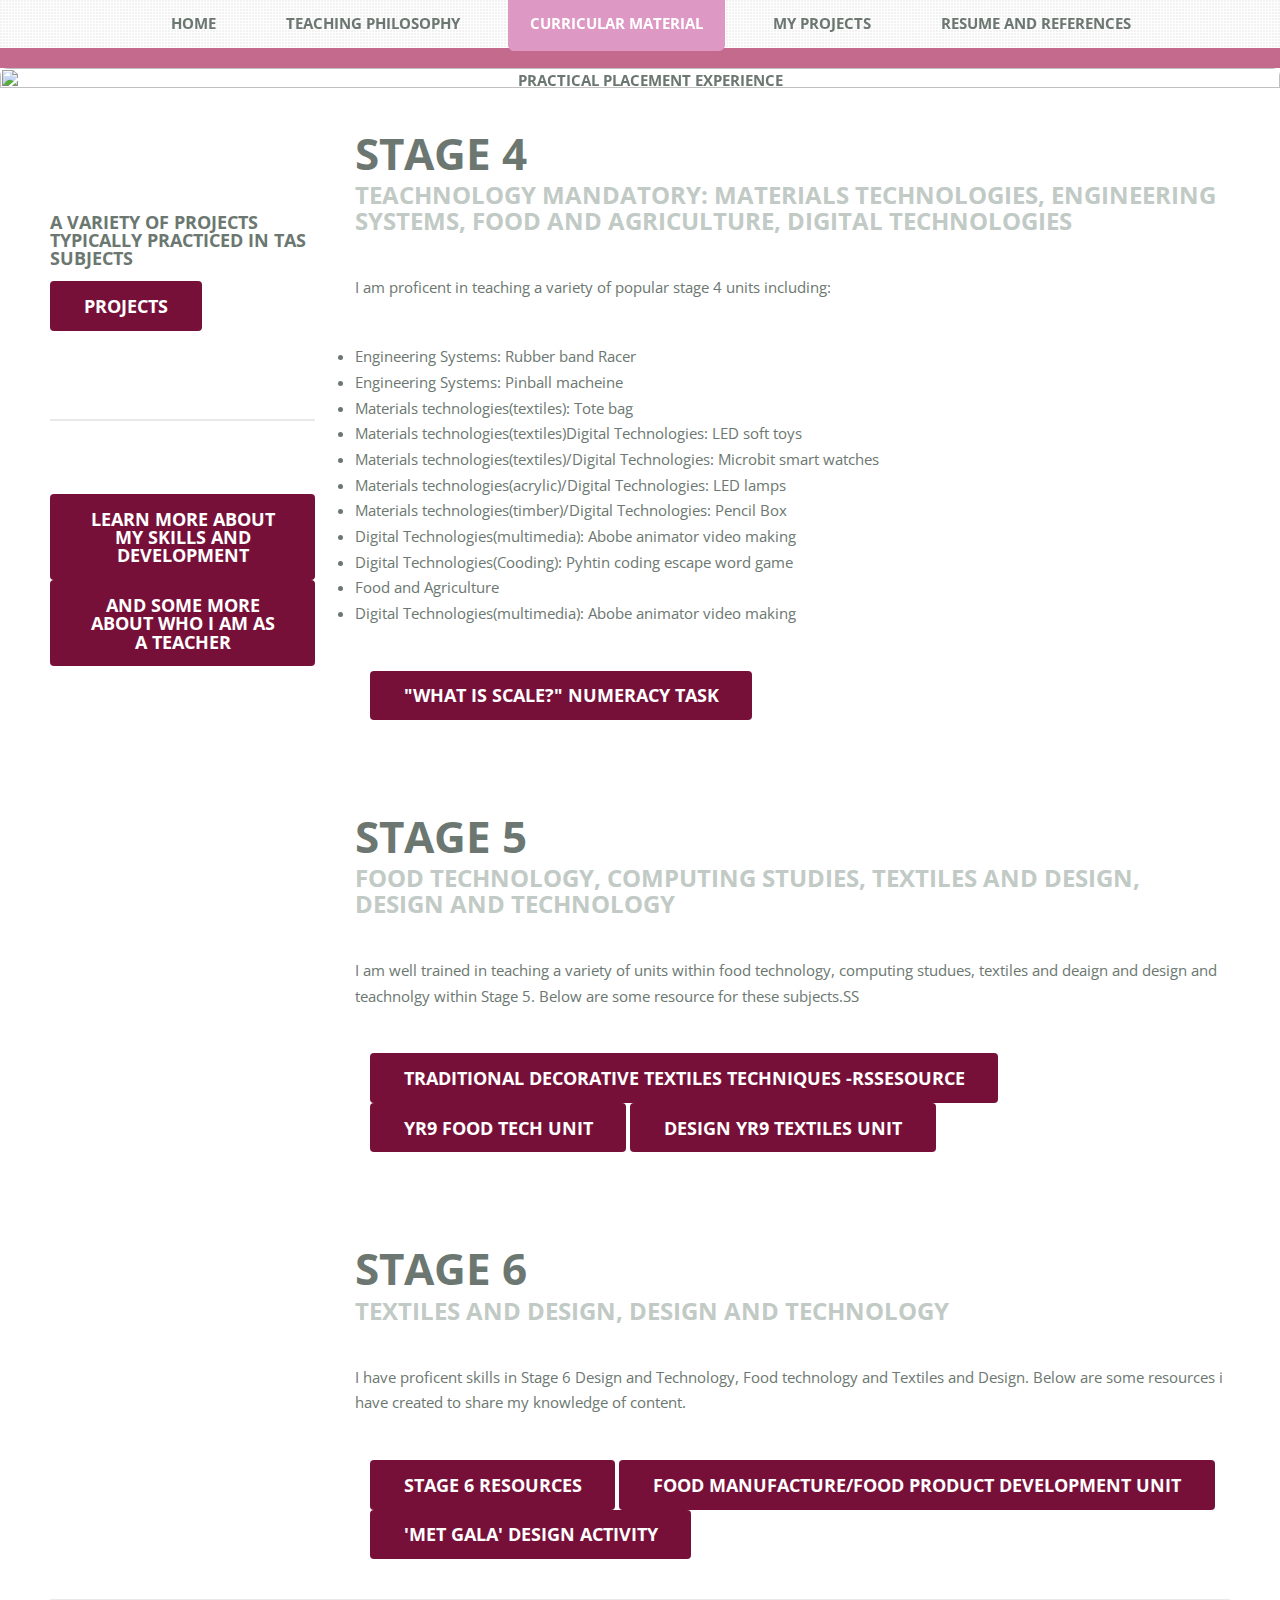
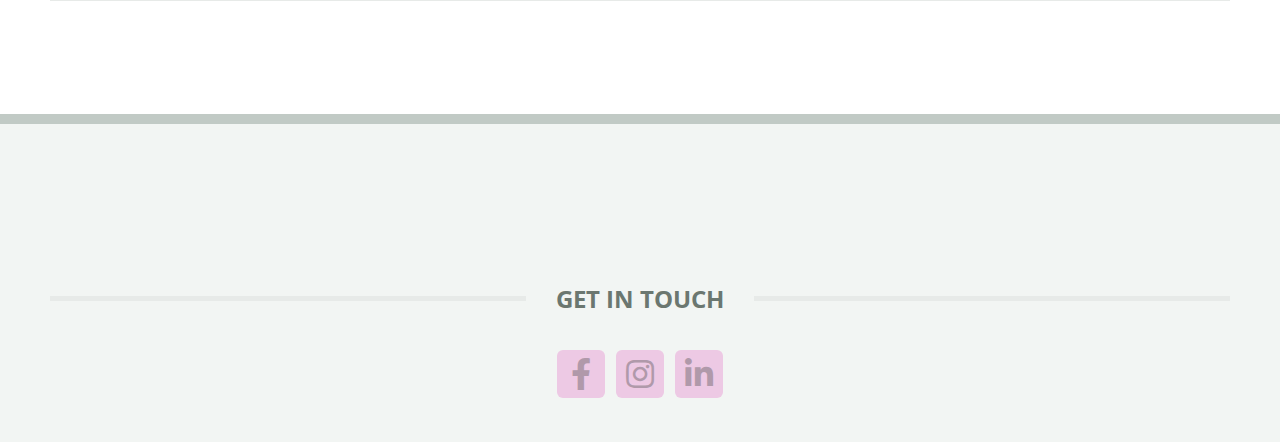
==== Curricular Material and Student Work .html @ d1b6181d "Add files via upload" ====
<!DOCTYPE HTML>
<!--
	TXT by HTML5 UP
	html5up.net | @ajlkn
	Free for personal and commercial use under the CCA 3.0 license (html5up.net/license)
-->
<html>
	<head>
		<title>About me</title>
		<meta charset="utf-8" />
		<meta name="viewport" content="width=device-width, initial-scale=1, user-scalable=no" />
		<link rel="stylesheet" href="assets/css/main.css" />
	</head>
	<body class="is-preload">
		<div id="page-wrapper">


			<!-- Nav -->
				<nav id="nav">
					<ul>
						<li><a href="index.html">Home</a></li>
						<li><a href="Teaching-philosophy.html">Teaching Philosophy</a></li>
						<li class="current"><a href="Curricular Material and Student Work .html">Curricular Material </a></li>
						<li><a href="My-Projects.html">My Projects</a></li>
						<li><a href="Resume.html">Resume and References</a></li>
						<li><a href="Practical-placement-experience.html">Practical Placement Experience</a></li>
					</ul>
				</nav>

				
			<!-- Main -->
			 
				<section id="main">
					<span class="image featured"><img src="images/CSW.jpg" height="50%" width="50%" /></span>
										
					<div class="container">
						<div class="row">
							<div class="col-3 col-12-medium">
								<div class="sidebar">

									<!-- Sidebar -->
									<section>
										
									</section>
										<!-- Recent Posts -->
											<section>
												<ul class="divided">
													<li>
														<article class="box post-summary">
															<h3><a href="#">A variety of projects typically practiced in TAS subjects </a></h3>
														
												<a href="My-projects.html" class="button alt">Projects</a>
											</section>

										<!-- Something -->
											<section>
												<hr>
												<a href="#" class="image featured"><img src="images/toran.jpg" alt="" /></a>
												<a href=skillsport.pdf target="_blank" class="button alt">Learn more about my skills and development </a>
												<a href="index.html" class="button alt">and some more about who i am as a teacher</a>
											</section>

										

								</div>
							</div>
							<div class="col-9 col-12-medium imp-medium">
								<div class="content">

									<!-- Content -->

										<article class="box page-content">

											<header>
												<h2>Stage 4</h2>
												<p>Teachnology mandatory: Materials technologies, Engineering systems, Food and Agriculture, Digital technologies </p>
											</header>
											<section>
												<span class="image featured"><img src="images/technology.webp" alt="" /></span>
												<p>
													I am proficent in teaching a variety of popular stage 4 units including:
													<li>Engineering Systems: Rubber band Racer</li>
													<li>Engineering Systems: Pinball macheine</li>
													<li>Materials technologies(textiles): Tote bag</li>
													<li>Materials technologies(textiles)Digital Technologies: LED soft toys</li>
													<li>Materials technologies(textiles)/Digital Technologies: Microbit smart watches </li>
													<li>Materials technologies(acrylic)/Digital Technologies: LED lamps </li>
													<li>Materials technologies(timber)/Digital Technologies: Pencil Box </li>
													<li>Digital Technologies(multimedia): Abobe animator video making  </li>
													<li>Digital Technologies(Cooding): Pyhtin coding escape word game   </li>
													<li>Food and Agriculture</li>
													<li>Digital Technologies(multimedia): Abobe animator video making  </li>
												</p>
												<ul>
													<a href=Numeracytask.pdf target="_blank" class="button alt">"What is scale?" numeracy task</a>
												</ul>
											</section>
											<header>
												<h2>Stage 5</h2>
												<p>Food Technology, Computing studies, Textiles and Design, Design and Technology </p>
											</header>
											<section>
												<span class="image featured"><img src="images/textiles.jpg" alt="" /></span>
												<p>
												I am well trained in teaching a variety of units within food technology, computing studues, textiles and deaign and design and teachnolgy within Stage 5. Below are some resource for these subjects.SS
												</p>
												<ul>
													<a href=RT.pdf target="_blank" class="button alt"> Traditional Decorative Textiles Techniques -RSSesource</a>
													<a href=stage5.5.pdf target="_blank" class="button alt">Yr9 Food tech unit</a>
													<a href=stage5.pdf target="_blank" class="button alt">Design Yr9 Textiles unit</a>
												</ul>
											</section>
											<header>
												<h2>Stage 6</h2>
												<p>Textiles and design, Design and Technology </p>
											</header>
											<section>
												<span class="image featured"><img src="images/designt.jpg" alt="" /></span>
												<p>
													I have proficent skills in Stage 6 Design and Technology, Food technology and Textiles and Design. Below are some resources i have created to share my knowledge of content. 
												</p>
												<ul>
													<a href=Stage6-resources.pdf target="_blank" class="button alt">Stage 6 Resources</a>
													<a href=stage6.pdf target="_blank" class="button alt">Food manufacture/Food product development unit</a>
													<a href=stage6tex.pdf target="_blank" class="button alt">'Met Gala' design activity</a>
												</ul>
											</section>
											

										</article>

								</div>
							</div>
							<div class="col-12">

								<!-- Features -->
								<section class="box features">
									<hr>
									<div>
										<div class="row">
											<div class="col-3 col-6-medium col-12-small">

												<!-- Feature -->
													<section class="box feature">
														<a href="#" class="image featured"><img src="images/dragon.jpg" alt="" /></a>
														
													</section>

											</div>
											<div class="col-3 col-6-medium col-12-small">

												<!-- Feature -->
													<section class="box feature">
														<a href="#" class="image featured"><img src="images/pencilbox.jpg" alt="" /></a>
														
													</section>

											</div>
											<div class="col-3 col-6-medium col-12-small">

												<!-- Feature -->
													<section class="box feature">
														<a href="#" class="image featured"><img src="images/jackethivis.jpg" alt="" /></a>
													</section>

											</div>
											<div class="col-3 col-6-medium col-12-small">

												<!-- Feature -->
													<section class="box feature">
														<a href="#" class="image featured"><img src="images/rocket.jpg" alt="" /></a>

													</section>

											</div>
											<div class="col-12">
												
											</div>
										</div>
									</div>
								</section>

						</div>
					</div>
				</div>
			</section>
												</div>
												<div class="col-12">
													<ul class="actions">
													
													</ul>
												</div>
											</div>
										</div>
									</section>

							</div>
						</div>
					</div>
				</section>

			<!-- Footer -->
				<footer id="footer">
					<div class="container">
						<div class="row gtr-200">
							<div class="col-12">

								
							</div>
							<div class="col-12">

								<!-- Contact -->
								<section>
									<p> </p>
									<h2 class="major"><span>Get in touch</span></h2>
									<ul class="contact">
										<li><a class="icon brands fa-facebook-f" href="https://mail.google.com/mail/u/0/#inbox?compose=GTvVlcSKhcBwbbzTCVqHsxgZSMlhPQThrDGtrrcfRfrxfMgmXvvvfjCcStkVLwlQmCdkHlPZsBgSD"><span class="label">Email</span></a></li>
										<li><a class="icon brands fa-instagram" href="https://www.instagram.com/brookes_creative_studio/"><span class="label">Instagram</span></a></li>
										<li><a class="icon brands fa-linkedin-in" href="https://www.linkedin.com/in/brooke-vozzo-8680502b9/"><span class="label">LinkedIn</span></a></li>
									</ul>
									<p> </p>
								</section>

							</div>
						</div>

						

					</div>
				</footer>

		</div>

		<!-- Scripts -->
			<script src="assets/js/jquery.min.js"></script>
			<script src="assets/js/jquery.dropotron.min.js"></script>
			<script src="assets/js/jquery.scrolly.min.js"></script>
			<script src="assets/js/browser.min.js"></script>
			<script src="assets/js/breakpoints.min.js"></script>
			<script src="assets/js/util.js"></script>
			<script src="assets/js/main.js"></script>

	</body>
</html>
---- assets/css/main.css ----
@import url("fontawesome-all.min.css");
@import url("https://fonts.googleapis.com/css?family=Open+Sans:400,400italic,700,700italic|Open+Sans+Condensed:700");

/*
	TXT by HTML5 UP
	html5up.net | @ajlkn
	Free for personal and commercial use under the CCA 3.0 license (html5up.net/license)
*/

html, body, div, span, applet, object,
iframe, h1, h2, h3, h4, h5, h6, p, blockquote,
pre, a, abbr, acronym, address, big, cite,
code, del, dfn, em, img, ins, kbd, q, s, samp,
small, strike, strong, sub, sup, tt, var, b,
u, i, center, dl, dt, dd, ol, ul, li, fieldset,
form, label, legend, table, caption, tbody,
tfoot, thead, tr, th, td, article, aside,
canvas, details, embed, figure, figcaption,
footer, header, hgroup, menu, nav, output, ruby,
section, summary, time, mark, audio, video {
	margin: 0;
	padding: 0;
	border: 0;
	font-size: 100%;
	font: inherit;
	vertical-align: baseline;}

article, aside, details, figcaption, figure,
footer, header, hgroup, menu, nav, section {
	display: block;}

body {
	line-height: 1;
}

ol, ul {
	list-style: none;
}

blockquote, q {
	quotes: none;
}

	blockquote:before, blockquote:after, q:before, q:after {
		content: '';
		content: none;
	}

table {
	border-collapse: collapse;
	border-spacing: 0;
}

body {
	-webkit-text-size-adjust: none;
}

mark {
	background-color: transparent;
	color: inherit;
}

input::-moz-focus-inner {
	border: 0;
	padding: 0;
}

input, select, textarea {
	-moz-appearance: none;
	-webkit-appearance: none;
	-ms-appearance: none;
	appearance: none;
}

/* Basic */

	html {
		box-sizing: border-box;
	}

	*, *:before, *:after {
		box-sizing: inherit;
	}

	body {
		background: #f2f5f3;
	}

		body.is-preload *, body.is-preload *:before, body.is-preload *:after {
			-moz-animation: none !important;
			-webkit-animation: none !important;
			-ms-animation: none !important;
			animation: none !important;
			-moz-transition: none !important;
			-webkit-transition: none !important;
			-ms-transition: none !important;
			transition: none !important;
		}

	body, input, textarea, select {
		font-family: 'Open Sans', sans-serif;
		font-weight: 400;
		color: #6b7770;
		font-size: 13pt;
		line-height: 2em;
	}

	h1, h2, h3, h4, h5, h6 {
		font-family: 'Open Sans Condensed', sans-serif;
		font-weight: 700;
		text-transform: uppercase;
		color: #6b7770;
		margin: 0 0 0.5em 0;
		line-height: 1.3;
	}

	h1 a, h2 a, h3 a, h4 a, h5 a, h6 a {
		text-decoration: none;
		color: inherit;
	}

	h2 {
		font-size: 1.65em;
	}

		h2.major {
			position: relative;
			border-top: solid 5px #e7eae8;
			font-size: 1.65em;
			text-align: center;
			margin: 0 0 3em 0;
			top: 0.775em;
		}

			h2.major span {
				background: #fff;
				position: relative;
				display: inline-block;
				top: -0.775em;
				padding: 0 1.25em 0 1.25em;
			}

	h3, h4 {
		font-size: 1.25em;
	}

	a {
		color: #006376;
		text-decoration: underline;
	}

		a:hover {
			text-decoration: none;
		}

	b, strong {
		font-weight: 700;
		color: #6b7770;
	}

	i, em {
		font-style: italic;
	}

	br.clear {
		clear: both;
	}

	sub {
		position: relative;
		top: 0.5em;
		font-size: 0.8em;
	}

	sup {
		position: relative;
		top: -0.5em;
		font-size: 0.8em;
	}

	hr {
		border: 0;
		border-top: solid 2px #E7EAE8;
		margin: 0 0 3em 0;
	}

	blockquote {
		border-left: solid 5px #E7EAE8;
		padding: 1em 0 1em 1.5em;
		font-style: italic;
	}

	p, ul, ol, dl, table {
		margin-bottom: 3em;
	}

/* Section/Article */

	section, article {
		margin-bottom: 6em;
	}

		section > :last-child, section:last-child, article > :last-child, article:last-child {
			margin-bottom: 0;
		}

	header > p {
		display: block;
		font-family: 'Open Sans Condensed', sans-serif;
		font-weight: 700;
		text-transform: uppercase;
		color: #c1cac5;
	}

/* Container */

	.container {
		margin: 0 auto;
		max-width: 100%;
		width: 64em;
	}

		@media screen and (max-width: 1680px) {

			.container {
				width: 100%;
			}

		}

		@media screen and (max-width: 1280px) {

			.container {
				width: calc(100% - 100px);
			}

		}

		@media screen and (max-width: 980px) {

			.container {
				width: calc(100% - 100px);
			}

		}

		@media screen and (max-width: 736px) {

			.container {
				width: calc(100% - 40px);
			}

		}

		@media screen and (max-width: 360px) {

			.container {
				width: calc(100% - 30px);
			}

		}

/* Row */

	.row {
		display: flex;
		flex-wrap: wrap;
		box-sizing: border-box;
		align-items: stretch;
	}

		.row > * {
			box-sizing: border-box;
		}

		.row.gtr-uniform > * > :last-child {
			margin-bottom: 0;
		}

		.row.aln-left {
			justify-content: flex-start;
		}

		.row.aln-center {
			justify-content: center;
		}

		.row.aln-right {
			justify-content: flex-end;
		}

		.row.aln-top {
			align-items: flex-start;
		}

		.row.aln-middle {
			align-items: center;
		}

		.row.aln-bottom {
			align-items: flex-end;
		}

		.row > .imp {
			order: -1;
		}

		.row > .col-1 {
			width: 8.33333%;
		}

		.row > .off-1 {
			margin-left: 8.33333%;
		}

		.row > .col-2 {
			width: 16.66667%;
		}

		.row > .off-2 {
			margin-left: 16.66667%;
		}

		.row > .col-3 {
			width: 25%;
		}

		.row > .off-3 {
			margin-left: 25%;
		}

		.row > .col-4 {
			width: 33.33333%;
		}

		.row > .off-4 {
			margin-left: 33.33333%;
		}

		.row > .col-5 {
			width: 41.66667%;
		}

		.row > .off-5 {
			margin-left: 41.66667%;
		}

		.row > .col-6 {
			width: 50%;
		}

		.row > .off-6 {
			margin-left: 50%;
		}

		.row > .col-7 {
			width: 58.33333%;
		}

		.row > .off-7 {
			margin-left: 58.33333%;
		}

		.row > .col-8 {
			width: 66.66667%;
		}

		.row > .off-8 {
			margin-left: 66.66667%;
		}

		.row > .col-9 {
			width: 75%;
		}

		.row > .off-9 {
			margin-left: 75%;
		}

		.row > .col-10 {
			width: 83.33333%;
		}

		.row > .off-10 {
			margin-left: 83.33333%;
		}

		.row > .col-11 {
			width: 91.66667%;
		}

		.row > .off-11 {
			margin-left: 91.66667%;
		}

		.row > .col-12 {
			width: 100%;
		}

		.row > .off-12 {
			margin-left: 100%;
		}

		.row.gtr-0 {
			margin-top: 0px;
			margin-left: 0px;
		}

			.row.gtr-0 > * {
				padding: 0px 0 0 0px;
			}

			.row.gtr-0.gtr-uniform {
				margin-top: 0px;
			}

				.row.gtr-0.gtr-uniform > * {
					padding-top: 0px;
				}

		.row.gtr-25 {
			margin-top: -12.5px;
			margin-left: -12.5px;
		}

			.row.gtr-25 > * {
				padding: 12.5px 0 0 12.5px;
			}

			.row.gtr-25.gtr-uniform {
				margin-top: -12.5px;
			}

				.row.gtr-25.gtr-uniform > * {
					padding-top: 12.5px;
				}

		.row.gtr-50 {
			margin-top: -25px;
			margin-left: -25px;
		}

			.row.gtr-50 > * {
				padding: 25px 0 0 25px;
			}

			.row.gtr-50.gtr-uniform {
				margin-top: -25px;
			}

				.row.gtr-50.gtr-uniform > * {
					padding-top: 25px;
				}

		.row {
			margin-top: -50px;
			margin-left: -50px;
		}

			.row > * {
				padding: 50px 0 0 50px;
			}

			.row.gtr-uniform {
				margin-top: -50px;
			}

				.row.gtr-uniform > * {
					padding-top: 50px;
				}

		.row.gtr-150 {
			margin-top: -75px;
			margin-left: -75px;
		}

			.row.gtr-150 > * {
				padding: 75px 0 0 75px;
			}

			.row.gtr-150.gtr-uniform {
				margin-top: -75px;
			}

				.row.gtr-150.gtr-uniform > * {
					padding-top: 75px;
				}

		.row.gtr-200 {
			margin-top: -100px;
			margin-left: -100px;
		}

			.row.gtr-200 > * {
				padding: 100px 0 0 100px;
			}

			.row.gtr-200.gtr-uniform {
				margin-top: -100px;
			}

				.row.gtr-200.gtr-uniform > * {
					padding-top: 100px;
				}

		@media screen and (max-width: 1680px) {

			.row {
				display: flex;
				flex-wrap: wrap;
				box-sizing: border-box;
				align-items: stretch;
			}

				.row > * {
					box-sizing: border-box;
				}

				.row.gtr-uniform > * > :last-child {
					margin-bottom: 0;
				}

				.row.aln-left {
					justify-content: flex-start;
				}

				.row.aln-center {
					justify-content: center;
				}

				.row.aln-right {
					justify-content: flex-end;
				}

				.row.aln-top {
					align-items: flex-start;
				}

				.row.aln-middle {
					align-items: center;
				}

				.row.aln-bottom {
					align-items: flex-end;
				}

				.row > .imp-xlarge {
					order: -1;
				}

				.row > .col-1-xlarge {
					width: 8.33333%;
				}

				.row > .off-1-xlarge {
					margin-left: 8.33333%;
				}

				.row > .col-2-xlarge {
					width: 16.66667%;
				}

				.row > .off-2-xlarge {
					margin-left: 16.66667%;
				}

				.row > .col-3-xlarge {
					width: 25%;
				}

				.row > .off-3-xlarge {
					margin-left: 25%;
				}

				.row > .col-4-xlarge {
					width: 33.33333%;
				}

				.row > .off-4-xlarge {
					margin-left: 33.33333%;
				}

				.row > .col-5-xlarge {
					width: 41.66667%;
				}

				.row > .off-5-xlarge {
					margin-left: 41.66667%;
				}

				.row > .col-6-xlarge {
					width: 50%;
				}

				.row > .off-6-xlarge {
					margin-left: 50%;
				}

				.row > .col-7-xlarge {
					width: 58.33333%;
				}

				.row > .off-7-xlarge {
					margin-left: 58.33333%;
				}

				.row > .col-8-xlarge {
					width: 66.66667%;
				}

				.row > .off-8-xlarge {
					margin-left: 66.66667%;
				}

				.row > .col-9-xlarge {
					width: 75%;
				}

				.row > .off-9-xlarge {
					margin-left: 75%;
				}

				.row > .col-10-xlarge {
					width: 83.33333%;
				}

				.row > .off-10-xlarge {
					margin-left: 83.33333%;
				}

				.row > .col-11-xlarge {
					width: 91.66667%;
				}

				.row > .off-11-xlarge {
					margin-left: 91.66667%;
				}

				.row > .col-12-xlarge {
					width: 100%;
				}

				.row > .off-12-xlarge {
					margin-left: 100%;
				}

				.row.gtr-0 {
					margin-top: 0px;
					margin-left: 0px;
				}

					.row.gtr-0 > * {
						padding: 0px 0 0 0px;
					}

					.row.gtr-0.gtr-uniform {
						margin-top: 0px;
					}

						.row.gtr-0.gtr-uniform > * {
							padding-top: 0px;
						}

				.row.gtr-25 {
					margin-top: -12.5px;
					margin-left: -12.5px;
				}

					.row.gtr-25 > * {
						padding: 12.5px 0 0 12.5px;
					}

					.row.gtr-25.gtr-uniform {
						margin-top: -12.5px;
					}

						.row.gtr-25.gtr-uniform > * {
							padding-top: 12.5px;
						}

				.row.gtr-50 {
					margin-top: -25px;
					margin-left: -25px;
				}

					.row.gtr-50 > * {
						padding: 25px 0 0 25px;
					}

					.row.gtr-50.gtr-uniform {
						margin-top: -25px;
					}

						.row.gtr-50.gtr-uniform > * {
							padding-top: 25px;
						}

				.row {
					margin-top: -50px;
					margin-left: -50px;
				}

					.row > * {
						padding: 50px 0 0 50px;
					}

					.row.gtr-uniform {
						margin-top: -50px;
					}

						.row.gtr-uniform > * {
							padding-top: 50px;
						}

				.row.gtr-150 {
					margin-top: -75px;
					margin-left: -75px;
				}

					.row.gtr-150 > * {
						padding: 75px 0 0 75px;
					}

					.row.gtr-150.gtr-uniform {
						margin-top: -75px;
					}

						.row.gtr-150.gtr-uniform > * {
							padding-top: 75px;
						}

				.row.gtr-200 {
					margin-top: -100px;
					margin-left: -100px;
				}

					.row.gtr-200 > * {
						padding: 100px 0 0 100px;
					}

					.row.gtr-200.gtr-uniform {
						margin-top: -100px;
					}

						.row.gtr-200.gtr-uniform > * {
							padding-top: 100px;
						}

		}

		@media screen and (max-width: 1280px) {

			.row {
				display: flex;
				flex-wrap: wrap;
				box-sizing: border-box;
				align-items: stretch;
			}

				.row > * {
					box-sizing: border-box;
				}

				.row.gtr-uniform > * > :last-child {
					margin-bottom: 0;
				}

				.row.aln-left {
					justify-content: flex-start;
				}

				.row.aln-center {
					justify-content: center;
				}

				.row.aln-right {
					justify-content: flex-end;
				}

				.row.aln-top {
					align-items: flex-start;
				}

				.row.aln-middle {
					align-items: center;
				}

				.row.aln-bottom {
					align-items: flex-end;
				}

				.row > .imp-large {
					order: -1;
				}

				.row > .col-1-large {
					width: 8.33333%;
				}

				.row > .off-1-large {
					margin-left: 8.33333%;
				}

				.row > .col-2-large {
					width: 16.66667%;
				}

				.row > .off-2-large {
					margin-left: 16.66667%;
				}

				.row > .col-3-large {
					width: 25%;
				}

				.row > .off-3-large {
					margin-left: 25%;
				}

				.row > .col-4-large {
					width: 33.33333%;
				}

				.row > .off-4-large {
					margin-left: 33.33333%;
				}

				.row > .col-5-large {
					width: 41.66667%;
				}

				.row > .off-5-large {
					margin-left: 41.66667%;
				}

				.row > .col-6-large {
					width: 50%;
				}

				.row > .off-6-large {
					margin-left: 50%;
				}

				.row > .col-7-large {
					width: 58.33333%;
				}

				.row > .off-7-large {
					margin-left: 58.33333%;
				}

				.row > .col-8-large {
					width: 66.66667%;
				}

				.row > .off-8-large {
					margin-left: 66.66667%;
				}

				.row > .col-9-large {
					width: 75%;
				}

				.row > .off-9-large {
					margin-left: 75%;
				}

				.row > .col-10-large {
					width: 83.33333%;
				}

				.row > .off-10-large {
					margin-left: 83.33333%;
				}

				.row > .col-11-large {
					width: 91.66667%;
				}

				.row > .off-11-large {
					margin-left: 91.66667%;
				}

				.row > .col-12-large {
					width: 100%;
				}

				.row > .off-12-large {
					margin-left: 100%;
				}

				.row.gtr-0 {
					margin-top: 0px;
					margin-left: 0px;
				}

					.row.gtr-0 > * {
						padding: 0px 0 0 0px;
					}

					.row.gtr-0.gtr-uniform {
						margin-top: 0px;
					}

						.row.gtr-0.gtr-uniform > * {
							padding-top: 0px;
						}

				.row.gtr-25 {
					margin-top: -10px;
					margin-left: -10px;
				}

					.row.gtr-25 > * {
						padding: 10px 0 0 10px;
					}

					.row.gtr-25.gtr-uniform {
						margin-top: -10px;
					}

						.row.gtr-25.gtr-uniform > * {
							padding-top: 10px;
						}

				.row.gtr-50 {
					margin-top: -20px;
					margin-left: -20px;
				}

					.row.gtr-50 > * {
						padding: 20px 0 0 20px;
					}

					.row.gtr-50.gtr-uniform {
						margin-top: -20px;
					}

						.row.gtr-50.gtr-uniform > * {
							padding-top: 20px;
						}

				.row {
					margin-top: -40px;
					margin-left: -40px;
				}

					.row > * {
						padding: 40px 0 0 40px;
					}

					.row.gtr-uniform {
						margin-top: -40px;
					}

						.row.gtr-uniform > * {
							padding-top: 40px;
						}

				.row.gtr-150 {
					margin-top: -60px;
					margin-left: -60px;
				}

					.row.gtr-150 > * {
						padding: 60px 0 0 60px;
					}

					.row.gtr-150.gtr-uniform {
						margin-top: -60px;
					}

						.row.gtr-150.gtr-uniform > * {
							padding-top: 60px;
						}

				.row.gtr-200 {
					margin-top: -80px;
					margin-left: -80px;
				}

					.row.gtr-200 > * {
						padding: 80px 0 0 80px;
					}

					.row.gtr-200.gtr-uniform {
						margin-top: -80px;
					}

						.row.gtr-200.gtr-uniform > * {
							padding-top: 80px;
						}

		}

		@media screen and (max-width: 980px) {

			.row {
				display: flex;
				flex-wrap: wrap;
				box-sizing: border-box;
				align-items: stretch;
			}

				.row > * {
					box-sizing: border-box;
				}

				.row.gtr-uniform > * > :last-child {
					margin-bottom: 0;
				}

				.row.aln-left {
					justify-content: flex-start;
				}

				.row.aln-center {
					justify-content: center;
				}

				.row.aln-right {
					justify-content: flex-end;
				}

				.row.aln-top {
					align-items: flex-start;
				}

				.row.aln-middle {
					align-items: center;
				}

				.row.aln-bottom {
					align-items: flex-end;
				}

				.row > .imp-medium {
					order: -1;
				}

				.row > .col-1-medium {
					width: 8.33333%;
				}

				.row > .off-1-medium {
					margin-left: 8.33333%;
				}

				.row > .col-2-medium {
					width: 16.66667%;
				}

				.row > .off-2-medium {
					margin-left: 16.66667%;
				}

				.row > .col-3-medium {
					width: 25%;
				}

				.row > .off-3-medium {
					margin-left: 25%;
				}

				.row > .col-4-medium {
					width: 33.33333%;
				}

				.row > .off-4-medium {
					margin-left: 33.33333%;
				}

				.row > .col-5-medium {
					width: 41.66667%;
				}

				.row > .off-5-medium {
					margin-left: 41.66667%;
				}

				.row > .col-6-medium {
					width: 50%;
				}

				.row > .off-6-medium {
					margin-left: 50%;
				}

				.row > .col-7-medium {
					width: 58.33333%;
				}

				.row > .off-7-medium {
					margin-left: 58.33333%;
				}

				.row > .col-8-medium {
					width: 66.66667%;
				}

				.row > .off-8-medium {
					margin-left: 66.66667%;
				}

				.row > .col-9-medium {
					width: 75%;
				}

				.row > .off-9-medium {
					margin-left: 75%;
				}

				.row > .col-10-medium {
					width: 83.33333%;
				}

				.row > .off-10-medium {
					margin-left: 83.33333%;
				}

				.row > .col-11-medium {
					width: 91.66667%;
				}

				.row > .off-11-medium {
					margin-left: 91.66667%;
				}

				.row > .col-12-medium {
					width: 100%;
				}

				.row > .off-12-medium {
					margin-left: 100%;
				}

				.row.gtr-0 {
					margin-top: 0px;
					margin-left: 0px;
				}

					.row.gtr-0 > * {
						padding: 0px 0 0 0px;
					}

					.row.gtr-0.gtr-uniform {
						margin-top: 0px;
					}

						.row.gtr-0.gtr-uniform > * {
							padding-top: 0px;
						}

				.row.gtr-25 {
					margin-top: -12.5px;
					margin-left: -12.5px;
				}

					.row.gtr-25 > * {
						padding: 12.5px 0 0 12.5px;
					}

					.row.gtr-25.gtr-uniform {
						margin-top: -12.5px;
					}

						.row.gtr-25.gtr-uniform > * {
							padding-top: 12.5px;
						}

				.row.gtr-50 {
					margin-top: -25px;
					margin-left: -25px;
				}

					.row.gtr-50 > * {
						padding: 25px 0 0 25px;
					}

					.row.gtr-50.gtr-uniform {
						margin-top: -25px;
					}

						.row.gtr-50.gtr-uniform > * {
							padding-top: 25px;
						}

				.row {
					margin-top: -50px;
					margin-left: -50px;
				}

					.row > * {
						padding: 50px 0 0 50px;
					}

					.row.gtr-uniform {
						margin-top: -50px;
					}

						.row.gtr-uniform > * {
							padding-top: 50px;
						}

				.row.gtr-150 {
					margin-top: -75px;
					margin-left: -75px;
				}

					.row.gtr-150 > * {
						padding: 75px 0 0 75px;
					}

					.row.gtr-150.gtr-uniform {
						margin-top: -75px;
					}

						.row.gtr-150.gtr-uniform > * {
							padding-top: 75px;
						}

				.row.gtr-200 {
					margin-top: -100px;
					margin-left: -100px;
				}

					.row.gtr-200 > * {
						padding: 100px 0 0 100px;
					}

					.row.gtr-200.gtr-uniform {
						margin-top: -100px;
					}

						.row.gtr-200.gtr-uniform > * {
							padding-top: 100px;
						}

		}

		@media screen and (max-width: 736px) {

			.row {
				display: flex;
				flex-wrap: wrap;
				box-sizing: border-box;
				align-items: stretch;
			}

				.row > * {
					box-sizing: border-box;
				}

				.row.gtr-uniform > * > :last-child {
					margin-bottom: 0;
				}

				.row.aln-left {
					justify-content: flex-start;
				}

				.row.aln-center {
					justify-content: center;
				}

				.row.aln-right {
					justify-content: flex-end;
				}

				.row.aln-top {
					align-items: flex-start;
				}

				.row.aln-middle {
					align-items: center;
				}

				.row.aln-bottom {
					align-items: flex-end;
				}

				.row > .imp-small {
					order: -1;
				}

				.row > .col-1-small {
					width: 8.33333%;
				}

				.row > .off-1-small {
					margin-left: 8.33333%;
				}

				.row > .col-2-small {
					width: 16.66667%;
				}

				.row > .off-2-small {
					margin-left: 16.66667%;
				}

				.row > .col-3-small {
					width: 25%;
				}

				.row > .off-3-small {
					margin-left: 25%;
				}

				.row > .col-4-small {
					width: 33.33333%;
				}

				.row > .off-4-small {
					margin-left: 33.33333%;
				}

				.row > .col-5-small {
					width: 41.66667%;
				}

				.row > .off-5-small {
					margin-left: 41.66667%;
				}

				.row > .col-6-small {
					width: 50%;
				}

				.row > .off-6-small {
					margin-left: 50%;
				}

				.row > .col-7-small {
					width: 58.33333%;
				}

				.row > .off-7-small {
					margin-left: 58.33333%;
				}

				.row > .col-8-small {
					width: 66.66667%;
				}

				.row > .off-8-small {
					margin-left: 66.66667%;
				}

				.row > .col-9-small {
					width: 75%;
				}

				.row > .off-9-small {
					margin-left: 75%;
				}

				.row > .col-10-small {
					width: 83.33333%;
				}

				.row > .off-10-small {
					margin-left: 83.33333%;
				}

				.row > .col-11-small {
					width: 91.66667%;
				}

				.row > .off-11-small {
					margin-left: 91.66667%;
				}

				.row > .col-12-small {
					width: 100%;
				}

				.row > .off-12-small {
					margin-left: 100%;
				}

				.row.gtr-0 {
					margin-top: 0px;
					margin-left: 0px;
				}

					.row.gtr-0 > * {
						padding: 0px 0 0 0px;
					}

					.row.gtr-0.gtr-uniform {
						margin-top: 0px;
					}

						.row.gtr-0.gtr-uniform > * {
							padding-top: 0px;
						}

				.row.gtr-25 {
					margin-top: -5px;
					margin-left: -5px;
				}

					.row.gtr-25 > * {
						padding: 5px 0 0 5px;
					}

					.row.gtr-25.gtr-uniform {
						margin-top: -5px;
					}

						.row.gtr-25.gtr-uniform > * {
							padding-top: 5px;
						}

				.row.gtr-50 {
					margin-top: -10px;
					margin-left: -10px;
				}

					.row.gtr-50 > * {
						padding: 10px 0 0 10px;
					}

					.row.gtr-50.gtr-uniform {
						margin-top: -10px;
					}

						.row.gtr-50.gtr-uniform > * {
							padding-top: 10px;
						}

				.row {
					margin-top: -20px;
					margin-left: -20px;
				}

					.row > * {
						padding: 20px 0 0 20px;
					}

					.row.gtr-uniform {
						margin-top: -20px;
					}

						.row.gtr-uniform > * {
							padding-top: 20px;
						}

				.row.gtr-150 {
					margin-top: -30px;
					margin-left: -30px;
				}

					.row.gtr-150 > * {
						padding: 30px 0 0 30px;
					}

					.row.gtr-150.gtr-uniform {
						margin-top: -30px;
					}

						.row.gtr-150.gtr-uniform > * {
							padding-top: 30px;
						}

				.row.gtr-200 {
					margin-top: -40px;
					margin-left: -40px;
				}

					.row.gtr-200 > * {
						padding: 40px 0 0 40px;
					}

					.row.gtr-200.gtr-uniform {
						margin-top: -40px;
					}

						.row.gtr-200.gtr-uniform > * {
							padding-top: 40px;
						}

		}

		@media screen and (max-width: 360px) {

			.row {
				display: flex;
				flex-wrap: wrap;
				box-sizing: border-box;
				align-items: stretch;
			}

				.row > * {
					box-sizing: border-box;
				}

				.row.gtr-uniform > * > :last-child {
					margin-bottom: 0;
				}

				.row.aln-left {
					justify-content: flex-start;
				}

				.row.aln-center {
					justify-content: center;
				}

				.row.aln-right {
					justify-content: flex-end;
				}

				.row.aln-top {
					align-items: flex-start;
				}

				.row.aln-middle {
					align-items: center;
				}

				.row.aln-bottom {
					align-items: flex-end;
				}

				.row > .imp-xsmall {
					order: -1;
				}

				.row > .col-1-xsmall {
					width: 8.33333%;
				}

				.row > .off-1-xsmall {
					margin-left: 8.33333%;
				}

				.row > .col-2-xsmall {
					width: 16.66667%;
				}

				.row > .off-2-xsmall {
					margin-left: 16.66667%;
				}

				.row > .col-3-xsmall {
					width: 25%;
				}

				.row > .off-3-xsmall {
					margin-left: 25%;
				}

				.row > .col-4-xsmall {
					width: 33.33333%;
				}

				.row > .off-4-xsmall {
					margin-left: 33.33333%;
				}

				.row > .col-5-xsmall {
					width: 41.66667%;
				}

				.row > .off-5-xsmall {
					margin-left: 41.66667%;
				}

				.row > .col-6-xsmall {
					width: 50%;
				}

				.row > .off-6-xsmall {
					margin-left: 50%;
				}

				.row > .col-7-xsmall {
					width: 58.33333%;
				}

				.row > .off-7-xsmall {
					margin-left: 58.33333%;
				}

				.row > .col-8-xsmall {
					width: 66.66667%;
				}

				.row > .off-8-xsmall {
					margin-left: 66.66667%;
				}

				.row > .col-9-xsmall {
					width: 75%;
				}

				.row > .off-9-xsmall {
					margin-left: 75%;
				}

				.row > .col-10-xsmall {
					width: 83.33333%;
				}

				.row > .off-10-xsmall {
					margin-left: 83.33333%;
				}

				.row > .col-11-xsmall {
					width: 91.66667%;
				}

				.row > .off-11-xsmall {
					margin-left: 91.66667%;
				}

				.row > .col-12-xsmall {
					width: 100%;
				}

				.row > .off-12-xsmall {
					margin-left: 100%;
				}

				.row.gtr-0 {
					margin-top: 0px;
					margin-left: 0px;
				}

					.row.gtr-0 > * {
						padding: 0px 0 0 0px;
					}

					.row.gtr-0.gtr-uniform {
						margin-top: 0px;
					}

						.row.gtr-0.gtr-uniform > * {
							padding-top: 0px;
						}

				.row.gtr-25 {
					margin-top: -3.75px;
					margin-left: -3.75px;
				}

					.row.gtr-25 > * {
						padding: 3.75px 0 0 3.75px;
					}

					.row.gtr-25.gtr-uniform {
						margin-top: -3.75px;
					}

						.row.gtr-25.gtr-uniform > * {
							padding-top: 3.75px;
						}

				.row.gtr-50 {
					margin-top: -7.5px;
					margin-left: -7.5px;
				}

					.row.gtr-50 > * {
						padding: 7.5px 0 0 7.5px;
					}

					.row.gtr-50.gtr-uniform {
						margin-top: -7.5px;
					}

						.row.gtr-50.gtr-uniform > * {
							padding-top: 7.5px;
						}

				.row {
					margin-top: -15px;
					margin-left: -15px;
				}

					.row > * {
						padding: 15px 0 0 15px;
					}

					.row.gtr-uniform {
						margin-top: -15px;
					}

						.row.gtr-uniform > * {
							padding-top: 15px;
						}

				.row.gtr-150 {
					margin-top: -22.5px;
					margin-left: -22.5px;
				}

					.row.gtr-150 > * {
						padding: 22.5px 0 0 22.5px;
					}

					.row.gtr-150.gtr-uniform {
						margin-top: -22.5px;
					}

						.row.gtr-150.gtr-uniform > * {
							padding-top: 22.5px;
						}

				.row.gtr-200 {
					margin-top: -30px;
					margin-left: -30px;
				}

					.row.gtr-200 > * {
						padding: 30px 0 0 30px;
					}

					.row.gtr-200.gtr-uniform {
						margin-top: -30px;
					}

						.row.gtr-200.gtr-uniform > * {
							padding-top: 30px;
						}

		}

/* Image */

	.image {
		position: relative;
		display: inline-block;
		border-radius: 8px;
	}

		.image img {
			display: block;
			width: 100%;
			border-radius: 8px;
		}

		.image:before {
			content: '';
			position: absolute;
			left: 0;
			top: 0;
			width: 100%;
			height: 100%;
			border-radius: 8px;
		}

		.image.fit {
			display: block;
			width: 100%;
		}

		.image.featured {
			display: block;
			width: 100%;
			margin: 0 0 2em 0;
		}

		.image.left {
			float: left;
			margin: 0 2em 2em 0;
		}

		.image.centered {
			display: block;
			margin: 0 0 2em 0;
		}

			.image.centered img {
				margin: 0 auto;
				width: auto;
			}

/* Button */

	input[type="button"],
	input[type="submit"],
	input[type="reset"],
	button,
	.button {
		appearance: none;
		-webkit-appearance: none;
		display: inline-block;
		font-family: 'Open Sans Condensed', sans-serif;
		font-weight: 700;
		text-transform: uppercase;
		text-decoration: none;
		background: #ddabc7;
		color: #fff;
		border: 0;
		line-height: 1em;
		border-radius: 4px;
		outline: 0;
		cursor: pointer;
		-moz-transition: background-color .2s ease-in-out;
		-webkit-transition: background-color .2s ease-in-out;
		-o-transition: background-color .2s ease-in-out;
		-ms-transition: background-color .2s ease-in-out;
		transition: background-color .2s ease-in-out;
		font-size: 1.25em;
		padding: 0.85em 1.85em;
		text-align: center;
	}

		input[type="button"]:hover,
		input[type="submit"]:hover,
		input[type="reset"]:hover,
		button:hover,
		.button:hover {
			background: #771039;
		}

		input[type="button"]:active,
		input[type="submit"]:active,
		input[type="reset"]:active,
		button:active,
		.button:active {
			background: #d082be;
		}

		input[type="button"].alt,
		input[type="submit"].alt,
		input[type="reset"].alt,
		button.alt,
		.button.alt {
			background: #771039;
		}

			input[type="button"].alt:hover,
			input[type="submit"].alt:hover,
			input[type="reset"].alt:hover,
			button.alt:hover,
			.button.alt:hover {
				background: #ccd5d0;
			}

			input[type="button"].alt:active,
			input[type="submit"].alt:active,
			input[type="reset"].alt:active,
			button.alt:active,
			.button.alt:active {
				background: #bab1b8;
			}

		input[type="button"].large,
		input[type="submit"].large,
		input[type="reset"].large,
		button.large,
		.button.large {
			font-size: 1.65em;
		}

/* List */

	ul {
		list-style: disc;
		padding-left: 1em;
	}

		ul li {
			padding-left: 0.5em;
		}

	ol {
		list-style: decimal;
		padding-left: 1.25em;
	}

		ol li {
			padding-left: 0.25em;
		}

/* Divided */

	ul.divided {
		list-style: none;
		padding-left: 0;
	}

		ul.divided > li {
			border-top: solid 2px #e7eae8;
			padding-top: 2.35em;
			margin-top: 2.35em;
			padding-left: 0;
		}

			ul.divided > li:first-child {
				border-top: 0;
				padding-top: 0;
				margin-top: 0;
			}

/* Actions */

	ul.actions {
		list-style: none;
		padding-left: 0;
		text-align: center;
		margin: 2em 0 0 0;
	}

		ul.actions li {
			display: inline-block;
			margin: 0 0 0 1em;
			padding-left: 0;
		}

			ul.actions li:first-child {
				margin-left: 0;
			}

/* Contact */

	ul.contact {
		list-style: none;
		padding-left: 0;
		cursor: default;
	}

		ul.contact li {
			-moz-transition: top .15s ease-in-out;
			-webkit-transition: top .15s ease-in-out;
			-ms-transition: top .15s ease-in-out;
			transition: top .15s ease-in-out;
			position: relative;
			display: inline-block;
			margin: 0 0.25em 0 0.25em;
			top: 0;
			padding-left: 0;
		}

			ul.contact li a {
				-moz-transition: background-color .2s ease-in-out;
				-webkit-transition: background-color .2s ease-in-out;
				-ms-transition: background-color .2s ease-in-out;
				transition: background-color .2s ease-in-out;
				display: block;
				position: relative;
				width: 48px;
				height: 48px;
				border-radius: 6px;
				outline: 0;
				background: #edc9e4;
				text-align: center;
			}

				ul.contact li a:before {
					color: #b099aa;
					font-size: 32px;
					line-height: 48px;
				}

			ul.contact li:hover {
				top: -5px;
			}

				

				ul.contact li:hover a.fa-linkedin {
					background-color: #771039;
				}

				ul.contact li:hover a.fa-facebook {
					background-color: #771039;
				}

				ul.contact li:hover a.fa-instagram {
					background-color: #771039;
				}


			ul.contact li:active {
				top: 0;
			}

/* Special */

	ul.special {
		list-style: none;
		padding-left: 0;
		cursor: default;
		position: relative;
		margin: -2em 0 4em -2em;
	}

		ul.special li {
			-moz-transition: top .15s ease-in-out;
			-webkit-transition: top .15s ease-in-out;
			-ms-transition: top .15s ease-in-out;
			transition: top .15s ease-in-out;
			position: relative;
			display: inline-block;
			top: 0;
			padding: 2em 0 0 2em;
		}

			ul.special li a {
				display: block;
				outline: 0;
			}

				ul.special li a:before {
					-moz-transition: background-color .2s ease-in-out;
					-webkit-transition: background-color .2s ease-in-out;
					-ms-transition: background-color .2s ease-in-out;
					transition: background-color .2s ease-in-out;
					display: block;
					text-align: center;
					background: #c1cac5;
					border-radius: 100%;
					width: 2.25em;
					height: 2.25em;
					line-height: 2.175em;
					font-size: 5em;
					color: #fff;
				}

			ul.special li:hover {
				top: -1em;
			}

				ul.special li:hover a:before {
					background: #b9d2ce;
				}

/* Meta */

	ul.meta {
		font-size: 0.85em;
		color: #a1aaa5;
		list-style: none;
		padding-left: 0;
	}

		ul.meta li {
			position: relative;
			display: inline-block;
			margin-left: 1em;
			padding-left: 0;
		}

			ul.meta li a {
				color: inherit;
				outline: 0;
			}

			ul.meta li:first-child {
				margin-left: 0;
			}

			ul.meta li:before {
				opacity: 0.5;
				cursor: default;
				margin-right: 0.5em;
			}

/* Menu */

	ul.menu {
		list-style: none;
		padding-left: 0;
	}

		ul.menu li {
			border-left: solid 1px #E7EAE8;
			display: inline-block;
			padding: 0 0 0 0.75em;
			margin: 0 0 0 0.75em;
		}

			ul.menu li:first-child {
				border-left: 0;
				margin-left: 0;
				padding-left: 0;
			}

/* Forms */

	form label {
		display: block;
		margin: 0 0 1em 0;
		font-family: 'Open Sans Condensed', sans-serif;
		font-weight: 700;
		text-transform: uppercase;
		color: #6b7770;
	}

	form input[type="text"],
	form input[type="email"],
	form input[type="password"],
	form select,
	form textarea {
		appearance: none;
		-webkit-appearance: none;
		display: block;
		width: 100%;
		border-radius: 8px;
		border: solid 2px #E7EAE8;
	}

		form input[type="text"]:focus,
		form input[type="email"]:focus,
		form input[type="password"]:focus,
		form select:focus,
		form textarea:focus {
			border-color: #a1cd9b;
		}

	form input[type="text"],
	form input[type="email"],
	form input[type="password"],
	form select {
		line-height: 3em;
		padding: 0 1em;
	}

	form textarea {
		min-height: 9em;
		padding: 1em;
	}

	form ::-webkit-input-placeholder {
		color: #555 !important;
	}

	form :-moz-placeholder {
		color: #555 !important;
	}

	form ::-moz-placeholder {
		color: #555 !important;
	}

	form :-ms-input-placeholder {
		color: #555 !important;
	}

	form ::-moz-focus-inner {
		border: 0;
	}

/* Tables */

	table {
		width: 100%;
	}

		table.default {
			width: 100%;
		}

			table.default tr {
				border-top: solid 2px #E7EAE8;
			}

				table.default tr:first-child {
					border-top: 0;
				}

			table.default td {
				padding: 0.5em 1em 0.5em 1em;
			}

			table.default th {
				text-align: left;
				padding: 0.5em 1em 0.5em 1em;
				margin: 0 0 1em 0;
				font-family: 'Open Sans Condensed', sans-serif;
				font-weight: 700;
				text-transform: uppercase;
				color: #6b7770;
			}

			table.default thead {
				background: #E7EAE8;
				color: #fff;
			}

/* Box */

	.box.highlight {
		text-align: center;
	}

		.box.highlight h2 {
			font-size: 3em;
			margin: 0 0 0.25em 0;
		}

		.box.highlight header > p {
			font-size: 1.65em;
			margin: 0 0 1.5em 0;
		}

	.box.feature {
		text-align: center;
	}

	.box.post header {
		margin: 0 0 2.5em 0;
	}

	.box.post h3 {
		font-size: 3em;
		margin: 0 0 0.25em 0;
	}

	.box.post header > p {
		font-size: 1.65em;
		margin: 0 0 0.5em 0;
	}

	.box.post ul.meta {
		margin: 0 0 0.5em 0;
	}

	.box.post-summary h3 {
		line-height: 1em;
		margin: 0 0 0.75em 0;
	}

	.box.post-summary .meta {
		margin: 0;
		line-height: 1em;
	}

	.box.page-content header {
		margin: 0 0 0em 0;
	}

	.box.page-content h2 {
		font-size: 3em;
		margin: 0 0 0.0em 0;
	}

	.box.page-content header > p {
		font-size: 1.65em;
		margin: 0 0 0.5em 0;
	}

	.box.page-content ul.meta {
		margin: 0 0 0.5em 0;
	}

/* Icons */

	.icon {
		text-decoration: none;
		position: relative;
		text-decoration: none;
	}

		.icon:before {
			-moz-osx-font-smoothing: grayscale;
			-webkit-font-smoothing: antialiased;
			display: inline-block;
			font-style: normal;
			font-variant: normal;
			text-rendering: auto;
			line-height: 1;
			text-transform: none !important;
			font-family: 'Font Awesome 5 Free';
			font-weight: 400;
		}

		.icon:before {
			line-height: inherit;
		}

		.icon > .label {
			display: none;
		}

		.icon.solid:before {
			font-weight: 900;
		}

		.icon.brands:before {
			font-family: 'Font Awesome 5 Brands';
		}

/* Page Wrapper */

	#page-wrapper > section {
		margin-bottom: 0;
	}

/* Header */

	#header {
		text-align: center;
		font-size: 2em;
		font-family: 'Open Sans Condensed', sans-serif;
		font-weight: 700;
		text-transform: uppercase;
		padding: 0em 0;
		background: #fff;
		margin: 0 auto;
	}

		#header .logo {
			position: relative;
			text-align: center;
			border-top: solid 5px #e7eae8;
			top: 0.65em;
		}

			#header .logo div {
				background: #fff;
				position: relative;
				display: inline-block;
				padding: 0 1.5em 0 1.5em;
				top: -0.65em;
			}

			#header .logo h1 {
				display: inline;
			}

			#header .logo p {
				display: inline;
				color: #C1CAC5;
			}

/* Nav */

	body {
		padding-top: 3.25em;
	}

	#nav {
		position: fixed;
		top: 0;
		left: 0;
		z-index: 1000;
		background-color: rgba(255, 255, 255, 0.95);
		background-image: url("images/overlay.png");
		width: 100%;
		height: 3.25em;
		line-height: 3.25em;
		text-align: center;
		font-family: 'Open Sans Condensed', sans-serif;
		font-weight: 700;
		text-transform: uppercase;
		cursor: default;
	}

		#nav ul {
			position: relative;
			z-index: 1001;
		}

		#nav li {
			display: inline-block;
			margin: 0 0.5em 0 0.5em;
			top: 0;
			position: relative;
			-moz-transition: top .15s ease-in-out;
			-webkit-transition: top .15s ease-in-out;
			-o-transition: top .15s ease-in-out;
			-ms-transition: top .15s ease-in-out;
			transition: top .15s ease-in-out;
		}

			#nav li > ul {
				display: none;
			}

			#nav li a, #nav li span {
				-moz-transition: background-color .075s ease-in-out, color .075s ease-in-out;
				-webkit-transition: background-color .075s ease-in-out, color .075s ease-in-out;
				-ms-transition: background-color .075s ease-in-out, color .075s ease-in-out;
				transition: background-color .075s ease-in-out, color .075s ease-in-out;
				position: relative;
				display: block;
				text-decoration: none;
				color: #6b7770;
				top: -6px;
				padding: 6px 1.5em 0.25em 1.5em;
				border-bottom-left-radius: 6px;
				border-bottom-right-radius: 6px;
				outline: 0;
			}

			#nav li:hover, #nav li.active {
				top: 3px;
			}

			#nav li:hover a, #nav li:hover span {
				background: #C1CAC5;
				color: #fff;
			}

			#nav li.active a, #nav li.active span {
				background: #C1CAC5;
				color: #fff;
			}

			#nav li.current a {
				background: #dd99c4;
				color: #fff;
			}

	.dropotron {
		list-style: none;
		background: #6B7770;
		color: #fff;
		border-radius: 6px;
		line-height: 2.75em;
		text-align: center;
		font-family: 'Open Sans Condensed', sans-serif;
		font-weight: 700;
		text-transform: uppercase;
		padding: 1em 0;
		text-align: left;
		min-width: 14em;
		margin-top: -1em;
		box-shadow: 0 1em 2em 0 rgba(0, 0, 0, 0.1);
	}

		.dropotron li {
			padding-left: 0;
		}

			.dropotron li > a, .dropotron li > span {
				display: block;
				color: #D7DAD8;
				text-decoration: none;
				padding: 0 1.25em;
			}

			.dropotron li:hover > a, .dropotron li:hover > span {
				color: #fff;
				background: #7B8780;
			}

			.dropotron li.active > a, .dropotron li.active > span {
				color: #fff;
				background: #7B8780;
			}

			.dropotron li:first-child {
				border-top: 0;
			}

		.dropotron.level-0 {
			margin-top: 1em;
			font-size: 0.9em;
		}

			.dropotron.level-0:before {
				content: '';
				position: absolute;
				left: 50%;
				margin-left: -1em;
				top: -0.65em;
				border-bottom: solid 1em #6B7770;
				border-left: solid 1em transparent;
				border-right: solid 1em transparent;
			}

/* Banner */

	#banner {
		position: relative;
		background-image: url("images/overlay.png"), url("images/overlay.png"), url("../../images/banner.jpg");
		background-position: top left, top left, center center;
		background-repeat: repeat, repeat, no-repeat;
		background-size: auto, auto, cover;
		z-index: 1;
		padding: 11em 0;
	}

		#banner .content {
			position: relative;
			background-color: rgba(21, 28, 23, 0.85);
			background-image: url("images/overlay.png"), url("images/highlight.png");
			background-position: top left, center center;
			background-size: auto, 100% 250%;
			background-repeat: repeat, no-repeat;
			text-align: center;
			margin: 0;
			padding: 4em 0 3.5em 0;
		}

			#banner .content h2 {
				color: #fff;
				font-size: 2.75em;
				margin: 0 0 0.5em 0;
			}

			#banner .content p {
				display: block;
				font-family: 'Open Sans Condensed', sans-serif;
				font-weight: 700;
				text-transform: uppercase;
				color: #575d59;
				font-size: 1.35em;
				margin: 0 0 1.25em 0;
			}

			#banner .content .button {
				-moz-transition: border-color .2s ease-in-out, color .2s ease-in-out;
				-webkit-transition: border-color .2s ease-in-out, color .2s ease-in-out;
				-ms-transition: border-color .2s ease-in-out, color .2s ease-in-out;
				transition: border-color .2s ease-in-out, color .2s ease-in-out;
				color: #b4b7b5;
				background: transparent !important;
				border: solid 4px #575d59;
				border-color: rgba(87, 93, 89, 0.35);
				font-size: 1.5em;
			}

				#banner .content .button:hover {
					color: #e4e7e5;
					border-color: rgba(87, 93, 89, 0.75);
				}

				#banner .content .button:active {
					color: #fff;
					border-color: #616763;
				}

/* Main */

	#main {
		background: #fff;
		border-top: solid 5px #c46b8d;
		border-bottom: solid 10px #c1cac5;
		border-top-width: 35px;
		border-bottom-width: 10px;
		padding: 0em 0 0em 0;
	}

/* Sidebar + Content */

	.sidebar h2.major {
		text-align: left;
		margin: 0 0 1.5em 0;
	}

		.sidebar h2.major span {
			padding-left: 0;
		}

/* Footer */

	#footer {
		text-align: center;
		padding: 0% 0 0em 0;
	}

		#footer a {
			color: inherit;
		}

		#footer h2.major {
			margin: 0 0 1.5em 0;
		}

			#footer h2.major span {
				background: #f2f5f3;
			}

/* Copyright */

	#copyright {
		display: inline-block;
		background: #e7eae8;
		padding: 0.75em 2em 0.75em 2em;
		border-radius: 8px;
		color: #8b9790;
		margin: 4em 0 0 0;
	}

		#copyright a {
			color: inherit;
		}

		#copyright .menu {
			margin: 0;
		}

			#copyright .menu li {
				border-color: #771039;
				border-width: 2px;
				line-height: 1em;
			}

/* XLarge */

	@media screen and (max-width: 1680px) {

		/* Basic */

			body, input, textarea, select {
				font-size: 12pt;
				line-height: 1.75em;
			}

	}

/* Large */

	@media screen and (max-width: 1280px) {

		/* Basic */

			body, input, textarea, select {
				font-size: 11pt;
			}

		/* Special */

			ul.special li a:before {
				font-size: 60px;
			}

		/* Box */

			.box.highlight h2 {
				font-size: 2.5em;
			}

			.box.highlight header > p {
				font-size: 1.25em;
			}

			.box.post h3 {
				font-size: 2.5em;
			}

			.box.post header > p {
				font-size: 1.25em;
			}

		/* Header */

			#header {
				font-size: 1.5em;
			}

		/* Banner */

			#banner {
				padding: 6em 0;
			}

				#banner .content {
					padding: 4em 0 3em 0;
				}

					#banner .content h2 {
						margin: 0 0 0.65em 0;
					}

					#banner .content p {
						margin: 0 0 1em 0;
					}

		/* Main */

			#main {
				border-top-width: 20px;
				border-bottom-width: 10px;
			}

		/* Footer */

			#footer {
				padding: 0em 0 0em 0;
			}

	}

/* Medium */

	#navPanel, #titleBar {
		display: none;
	}

	@media screen and (max-width: 980px) {

		/* Basic */

			html, body {
				overflow-x: hidden;
			}

		/* Box */

			.box br {
				display: none;
			}

		/* Header */

			#header {
				display: none;
			}

		/* Banner */

			#banner {
				padding: calc(14em + 44px) 0 14em 0;
			}

		/* Nav */

			#nav {
				display: none;
			}

		/* Main */

			#main {
				border-top-width: 0;
			}

		/* Sidebar */

			.sidebar {
				border-top: solid 2px #e7eae8;
				padding-top: 50px;
			}

		/* Nav */

			body {
				padding-top: 44px;
			}

				body.homepage {
					padding-top: 0;
				}

			#page-wrapper {
				-moz-backface-visibility: hidden;
				-webkit-backface-visibility: hidden;
				-ms-backface-visibility: hidden;
				backface-visibility: hidden;
				-moz-transition: -moz-transform 0.5s ease;
				-webkit-transition: -webkit-transform 0.5s ease;
				-ms-transition: -ms-transform 0.5s ease;
				transition: transform 0.5s ease;
				padding-bottom: 1px;
			}

			#titleBar {
				-moz-backface-visibility: hidden;
				-webkit-backface-visibility: hidden;
				-ms-backface-visibility: hidden;
				backface-visibility: hidden;
				-moz-transition: -moz-transform 0.5s ease;
				-webkit-transition: -webkit-transform 0.5s ease;
				-ms-transition: -ms-transform 0.5s ease;
				transition: transform 0.5s ease;
				display: block;
				height: 44px;
				left: 0;
				position: fixed;
				top: 0;
				width: 100%;
				z-index: 10001;
				background-color: rgba(21, 38, 23, 0.8);
				background-image: url("images/overlay.png");
			}

				#titleBar .title {
					display: block;
					position: relative;
					font-family: 'Open Sans Condensed', sans-serif;
					font-weight: 700;
					text-transform: uppercase;
					font-size: 1.25em;
					line-height: 44px;
					color: #fff;
					z-index: 1000;
					text-align: center;
				}

				#titleBar .toggle {
					text-decoration: none;
					position: absolute;
					left: 0;
					top: 0;
					width: 80px;
					height: 60px;
					z-index: 1001;
				}

					#titleBar .toggle:before {
						-moz-osx-font-smoothing: grayscale;
						-webkit-font-smoothing: antialiased;
						display: inline-block;
						font-style: normal;
						font-variant: normal;
						text-rendering: auto;
						line-height: 1;
						text-transform: none !important;
						font-family: 'Font Awesome 5 Free';
						font-weight: 900;
					}

					#titleBar .toggle:before {
						display: inline-block;
						text-decoration: none;
						position: absolute;
						left: 0;
						top: 0;
						background: #7a0f4a;
						width: 44px;
						height: 44px;
						content: '\f0c9';
						color: #fff;
						text-align: center;
						line-height: 44px;
						font-size: 20px;
					}

					#titleBar .toggle:active:before {
						background-color: #a1cd9b;
					}

			#navPanel {
				-moz-backface-visibility: hidden;
				-webkit-backface-visibility: hidden;
				-ms-backface-visibility: hidden;
				backface-visibility: hidden;
				-moz-transform: translateX(-275px);
				-webkit-transform: translateX(-275px);
				-ms-transform: translateX(-275px);
				transform: translateX(-275px);
				-moz-transition: -moz-transform 0.5s ease;
				-webkit-transition: -webkit-transform 0.5s ease;
				-ms-transition: -ms-transform 0.5s ease;
				transition: transform 0.5s ease;
				display: block;
				height: 100%;
				left: 0;
				overflow-y: auto;
				position: fixed;
				top: 0;
				width: 275px;
				z-index: 10002;
				background-color: #353c37;
				background-image: url("images/overlay.png"), -moz-linear-gradient(top, rgba(0, 0, 0, 0), rgba(0, 0, 0, 0.5));
				background-image: url("images/overlay.png"), -webkit-linear-gradient(top, rgba(0, 0, 0, 0), rgba(0, 0, 0, 0.5));
				background-image: url("images/overlay.png"), -ms-linear-gradient(top, rgba(0, 0, 0, 0), rgba(0, 0, 0, 0.5));
				background-image: url("images/overlay.png"), linear-gradient(top, rgba(0, 0, 0, 0), rgba(0, 0, 0, 0.5));
				background-repeat: repeat, no-repeat;
				background-size: auto, 100% 100%;
				font-family: 'Open Sans Condensed', sans-serif;
				font-weight: 700;
				text-transform: uppercase;
				font-size: 1.25em;
				box-shadow: inset -3px 0px 10px 0px rgba(0, 0, 0, 0.25);
			}

				#navPanel nav {
					position: relative;
					z-index: 1000;
				}

				#navPanel .link {
					display: block;
					color: inherit;
					text-decoration: none;
					height: 44px;
					line-height: 44px;
					padding: 0 1em 0 1em;
					color: #888;
					color: rgba(255, 255, 255, 0.5);
					border-top: solid 2px rgba(87, 93, 89, 0.15);
					font-size: 0.8em;
				}

					#navPanel .link:first-child {
						border-top: 0;
					}

				#navPanel .indent-1 {
					display: inline-block;
					width: 1em;
				}

				#navPanel .indent-2 {
					display: inline-block;
					width: 2em;
				}

				#navPanel .indent-3 {
					display: inline-block;
					width: 3em;
				}

				#navPanel .indent-4 {
					display: inline-block;
					width: 4em;
				}

				#navPanel .indent-5 {
					display: inline-block;
					width: 5em;
				}

				#navPanel .depth-0 {
					color: #fff;
				}

			body.navPanel-visible #page-wrapper {
				-moz-transform: translateX(275px);
				-webkit-transform: translateX(275px);
				-ms-transform: translateX(275px);
				transform: translateX(275px);
			}

			body.navPanel-visible #titleBar {
				-moz-transform: translateX(275px);
				-webkit-transform: translateX(275px);
				-ms-transform: translateX(275px);
				transform: translateX(275px);
			}

			body.navPanel-visible #navPanel {
				-moz-transform: translateX(0);
				-webkit-transform: translateX(0);
				-ms-transform: translateX(0);
				transform: translateX(0);
			}

	}

/* Small */

	@media screen and (max-width: 736px) {

		/* Basic */

			body, input, textarea, select {
				font-size: 11pt;
			}

			h2 {
				font-size: 1.25em;
			}

				h2.major {
					font-size: 1.25em;
					margin: 0 0 2em 0;
				}

					h2.major span {
						padding: 0 1em;
					}

		/* Section/Article */

			section, article {
				margin-bottom: 2em;
			}

		/* Button */

			input[type="button"],
			input[type="submit"],
			input[type="reset"],
			button,
			.button {
				display: block;
				width: 100%;
			}

				input[type="button"].large,
				input[type="submit"].large,
				input[type="reset"].large,
				button.large,
				.button.large {
					font-size: 1.25em;
				}

		/* Actions */

			ul.actions li {
				display: block;
				margin: 1em 0 0 0;
			}

				ul.actions li:first-child {
					margin-top: 0;
				}

		/* Special */

			ul.special {
				margin: -0.75em 0 2em -0.75em;
			}

				ul.special li {
					padding: 0.75em 0 0 0.75em;
				}

					ul.special li a:before {
						font-size: 28px;
					}

		/* Box */

			.box.highlight h2 {
				font-size: 2em;
			}

			.box.highlight header > p {
				font-size: 1.25em;
			}

			.box.post h3 {
				font-size: 2em;
			}

			.box.post header > p {
				font-size: 1.25em;
			}

			.box.page-content h2 {
				font-size: 2em;
			}

			.box.page-content header > p {
				font-size: 1.25em;
			}

		/* Banner */

			#banner {
				padding: calc(6em + 44px) 0 6em 0;
			}

				#banner .content {
					padding: 4em 2.5em 3em 2.5em;
				}

					#banner .content h2 {
						font-size: 2em;
					}

					#banner .content p {
						font-size: 1.25em;
					}

		/* Main */

			#main {
				padding: 3em 0;
			}

		/* Sidebar */

			.sidebar {
				border-top: solid 2px #e7eae8;
				padding-top: 50px;
				margin-top: 30px;
			}

		/* Footer */

			#footer {
				padding: 3em 0;
			}

		/* Copyright */

			#copyright .menu li {
				display: block;
				border-left: 0;
				padding-left: 0;
				line-height: 1.75em;
			}

	}

/* Small */

	@media screen and (max-width: 360px) {

		/* Basic */

			body, input, textarea, select {
				font-size: 10pt;
			}


	}
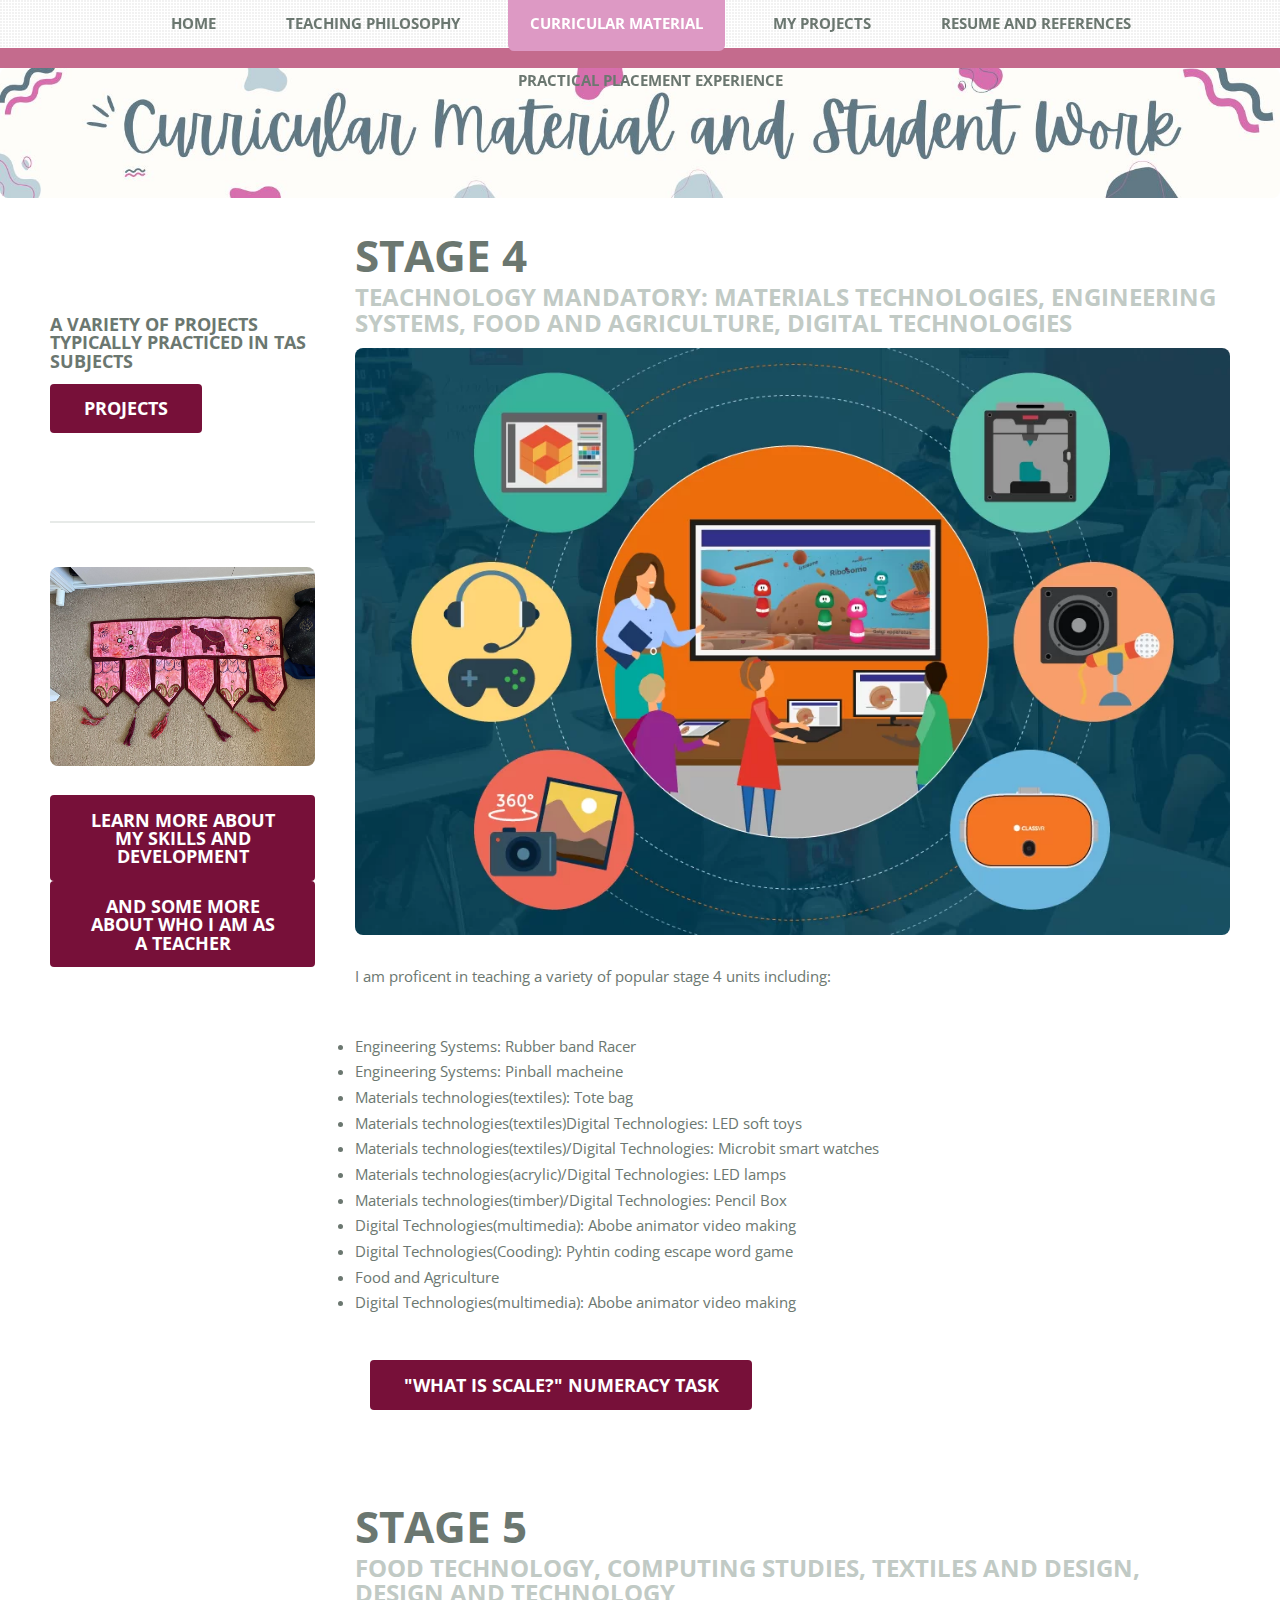
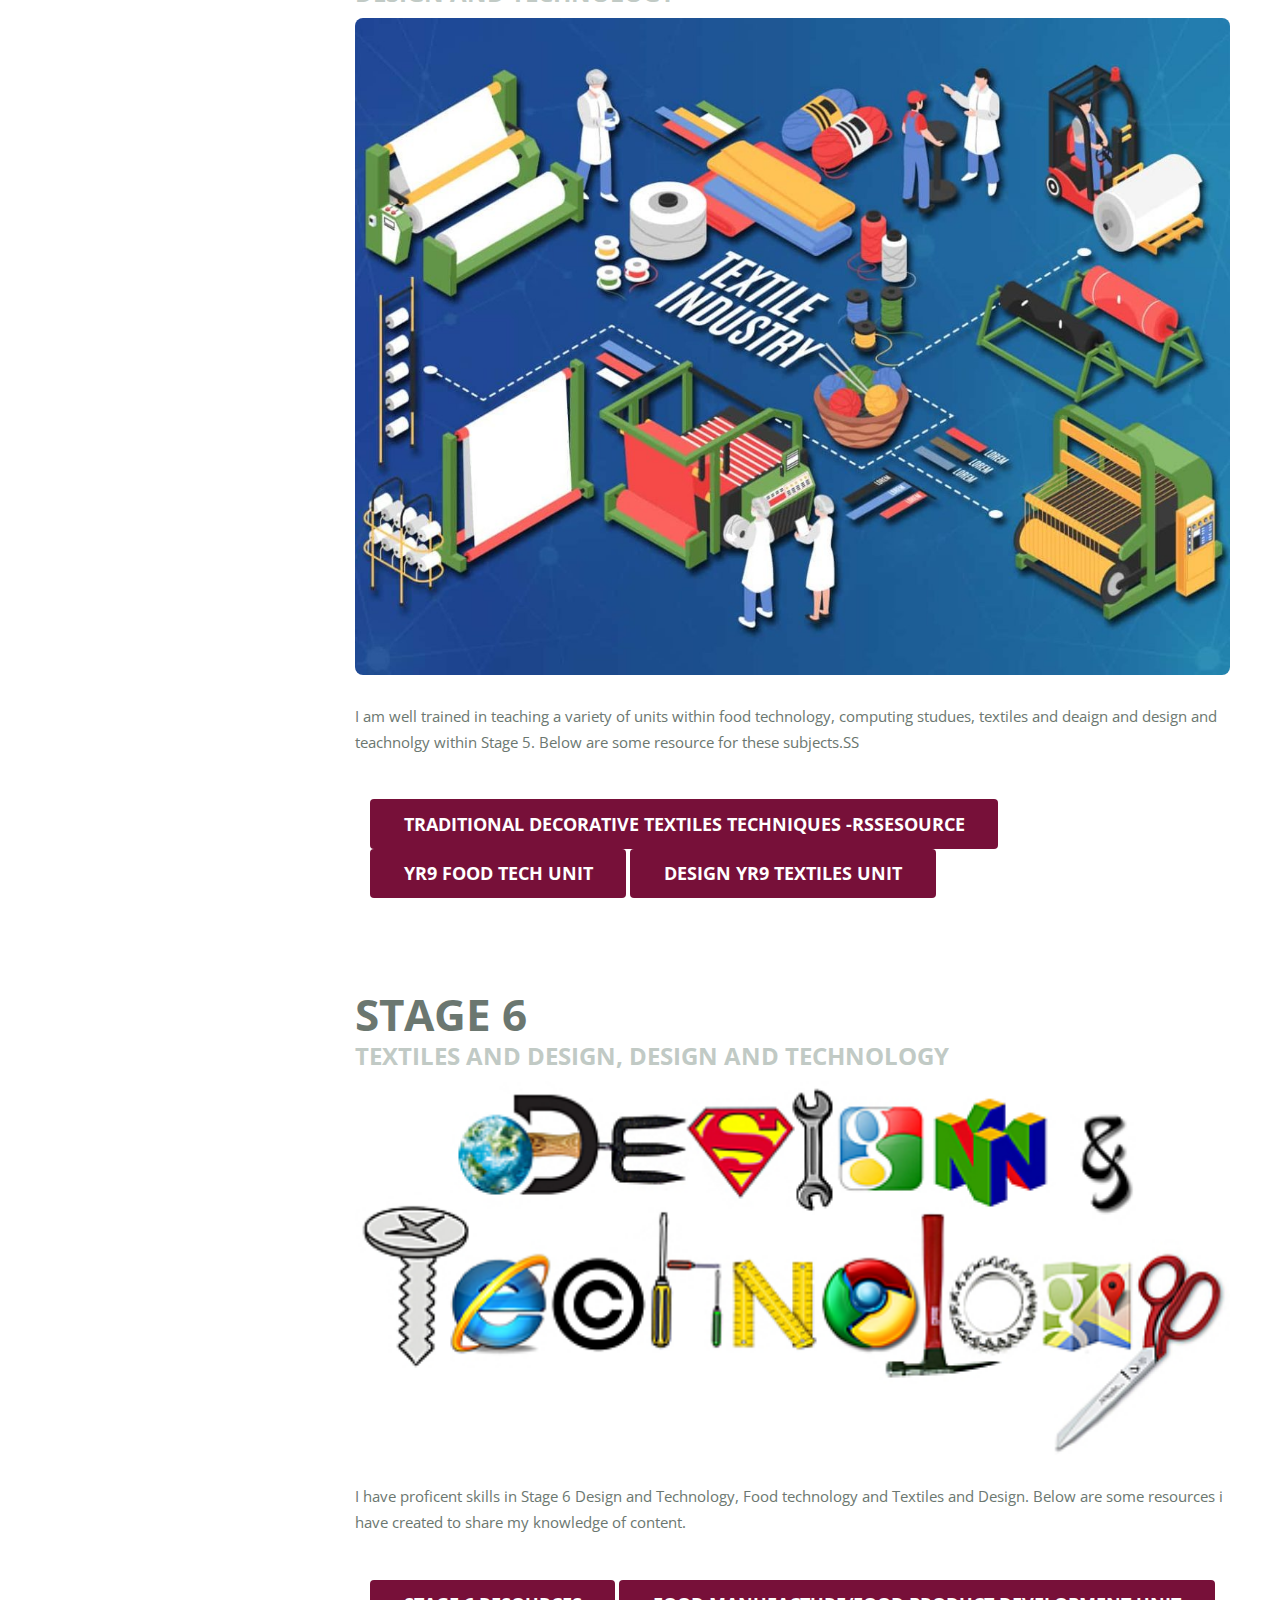
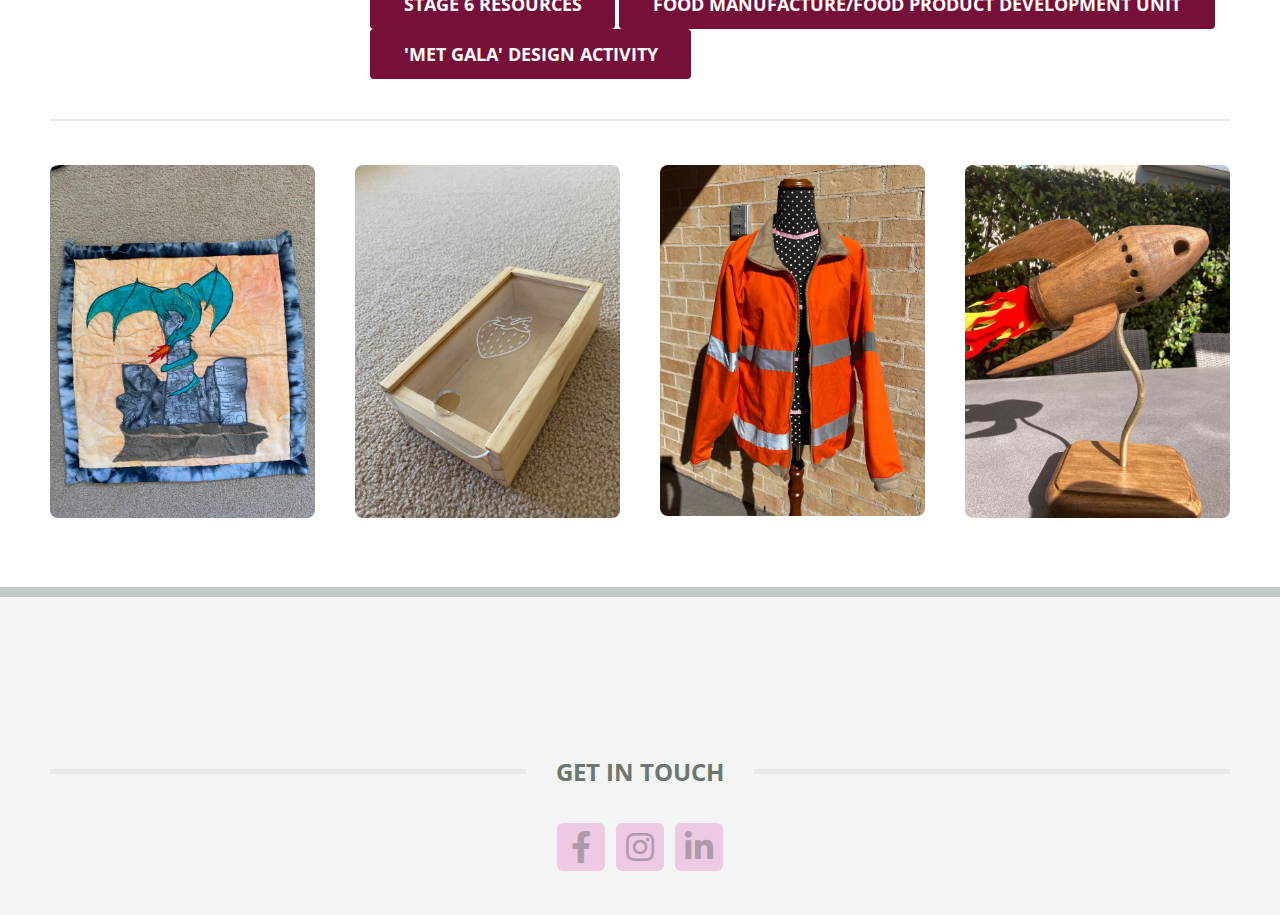
==== commit 729b6d80: "Update Curricular Material and Student Work .html" ====
--- a/Curricular Material and Student Work .html
+++ b/Curricular Material and Student Work .html
@@ -21,7 +21,7 @@
 						<li><a href="index.html">Home</a></li>
 						<li><a href="Teaching-philosophy.html">Teaching Philosophy</a></li>
 						<li class="current"><a href="Curricular Material and Student Work .html">Curricular Material </a></li>
-						<li><a href="My-Projects.html">My Projects</a></li>
+						<li><a href="My-projects.html">My Projects</a></li>
 						<li><a href="Resume.html">Resume and References</a></li>
 						<li><a href="Practical-placement-experience.html">Practical Placement Experience</a></li>
 					</ul>
@@ -241,4 +241,4 @@
 			<script src="assets/js/main.js"></script>
 
 	</body>
-</html>+</html>
